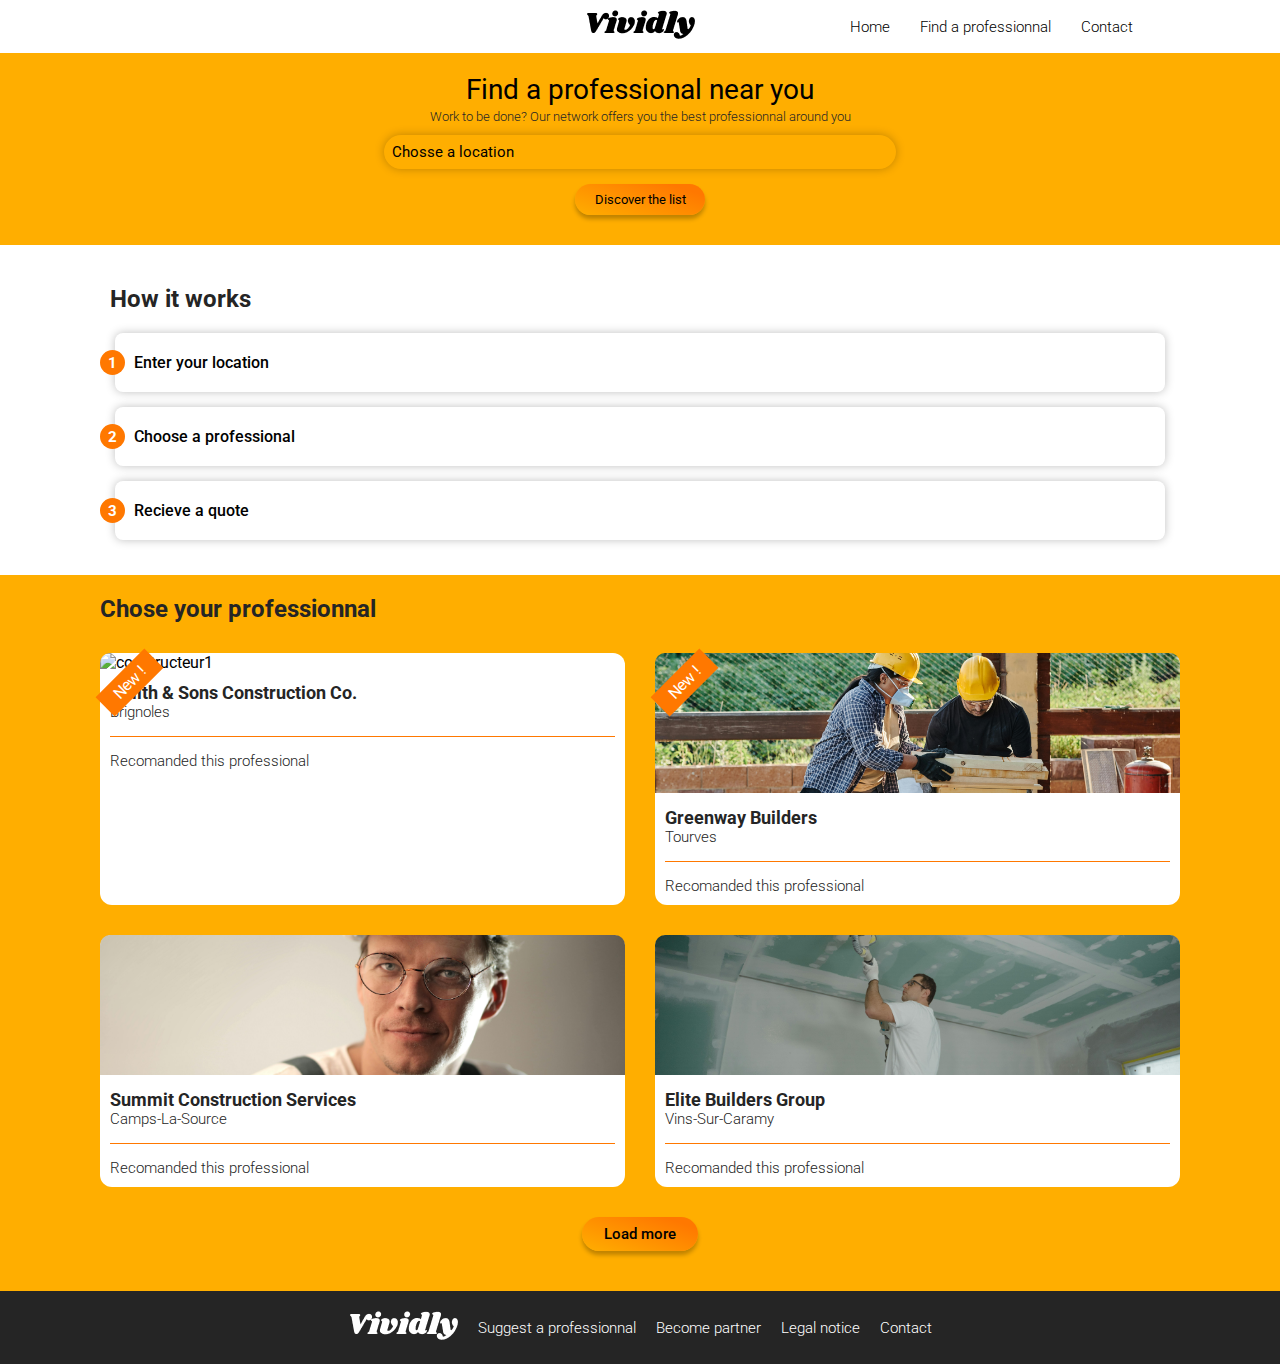
==== index.html @ 5f2b495a "Fin du html css avant la correction" ====
<!DOCTYPE html>
<html lang="en">
<head>
    <meta charset="UTF-8">
    <meta name="viewport" content="width=device-width, initial-scale=1.0">
    <script src="https://kit.fontawesome.com/7330c9e80c.js" crossorigin="anonymous"></script>
    <link rel="stylesheet" href="css/style.css">
    <title>Vividly-Project</title>
</head>
<body>
    <header>
        <a href="#"><img src="img/Logo.png" alt="Logo"></a>
        <nav>
            <ul id="submenu">
                <a href="#"><li>Home</li></a>
                <a href="#"><li>Find a professionnal</li></a>
                <a href="#"><li>Contact</li></a>
            </ul>
        </nav>
        <div class="burger_menu">
            <i class="fa-solid fa-bars"></i>
        </div>
    </header>

    <main>
        <section id="section1">
            <h1>Find a professional near you</h1>
            <p>Work to be done? Our network offers you the best </p>
            <p>professionnal around you</p>
            <form action="#">
                <input type="text" placeholder="Chosse a location">
                <button>Discover the list</button>
            </form>
        </section>

        <section id="section2">
            <h2>How it works</h2>
            <article>
                <p>Enter your location</p>
            </article>
            <article>
                <p>Choose a professional</p>
            </article>
            <article>
                <p>Recieve a quote</p>
            </article>
        </section>

        <section id="section3">
            <h2>Chose your professionnal</h2>
            <div>
                <article>
                    <img src="img/constructeur1.jpg" alt="constructeur1">
                    <a href="constructeur1.html"><h3>Smith & Sons Construction Co.</h3></a>
                    <a href="constructeur1.html"><p>Brignoles</p></a>
                    <p>Recomanded this professional</p>
                    <input type="checkbox" id="toggle1" class="toggle-input">
                    <label for="toggle1">
                        <i class="fa-regular fa-thumbs-up"></i>
                    </label>

                </article>
                <article>
                    <img src="img/constructeur2.jpg" alt="constructeur2">
                    <a href="constructeur2.html"><h3>Greenway Builders</h3></a>
                    <a href="constructeur2.html"><p>Tourves</p></a>
                    <p>Recomanded this professional</p>
                    <input type="checkbox" id="toggle2" class="toggle-input">
                    <label for="toggle2">
                        <i class="fa-regular fa-thumbs-up"></i>
                    </label>
                </article>
                <article>
                    <img src="img/constructeur3.jpg" alt="constructeur3">
                    <a href="constructeur3.html"><h3>Summit Construction Services</h3></a>
                    <a href="constructeur3.html"><p>Camps-La-Source</p></a>
                    <p>Recomanded this professional</p>
                    <input type="checkbox" id="toggle3" class="toggle-input">
                    <label for="toggle3">
                        <i class="fa-regular fa-thumbs-up"></i>
                    </label>
                </article>
                <article>
                    <img src="img/constructeur4.jpg" alt="constructeur4">
                    <a href="constructeur4.html"><h3>Elite Builders Group</h3></a>
                    <a href="constructeur4.html"><p>Vins-Sur-Caramy</p></a>
                    <p>Recomanded this professional</p>
                    <input type="checkbox" id="toggle4" class="toggle-input">
                    <label for="toggle4">
                        <i class="fa-regular fa-thumbs-up"></i>
                    </label>
                </article>
                <a href="#">Load more</a>
            </div>
        </section>
    </main>

    <footer>
        <div>
            <a href="#"><img src="img/Logo.png" alt="Logo"></a>
            <ul>
                <a href="#"><li>Suggest a professionnal</li></a>
                <a href="#"><li>Become partner</li></a>
                <a href="#"><li>Legal notice</li></a>
                <a href="#"><li>Contact</li></a>
            </ul>
        </div>
    </footer>
</body>
</html>
---- css/style.css ----
/* Fonts */
@import url('https://fonts.googleapis.com/css2?family=Open+Sans:ital,wght@0,300..800;1,300..800&family=Roboto:ital,wght@0,100;0,300;0,400;0,500;0,700;0,900;1,100;1,300;1,400;1,500;1,700;1,900&display=swap');
@import url('https://fonts.googleapis.com/css2?family=Open+Sans:ital,wght@0,300..800;1,300..800&family=Roboto:ital,wght@0,100;0,300;0,400;0,500;0,700;0,900;1,100;1,300;1,400;1,500;1,700;1,900&family=Shrikhand&display=swap');

/* Général */


*{
    margin: 0;
    scroll-behavior: smooth;   
    font-family: var(--fontro);
}

:root {
    --halfblack:#252525; 
    --orange: #ff7800; 
    --yellow: #ffae00; 
     --black:#000; 
    --white:#fff;
    --fontro: "Roboto";
    --fontsh: "Shrikhand";
    --bgcButton:linear-gradient(198.58deg, #FF7800 15.56%, #FFAE00 100%);
}

h1 {
    color: var(--black);
    font-weight: 400;
    font-size: 23px;
}

h2 {
    font-size: 24px;
    font-weight: 700;
    color:var(--halfblack)
}


h3 {
    font-size: 18px;
    font-weight: 700;
    color: var(--halfblack);
}

p {
    font-size: 15px;
    font-weight: 300;
    color: var(--halfblack);
}

ul {
    list-style: none;
    padding: 0;
}

a {
    color: var(--white);
    font-size: 15px;
    font-weight: 300;
    text-decoration: none;
}

a:hover {
    color: var(--orange);
}


/* Header */

header {
    display: grid;
    align-items: center;
    grid-template-columns: 1fr 0fr;
    justify-items: center;
    padding: 10px;
}

nav {
    display: none;
}

/* Footer */

footer div{
    background-color: var(--halfblack);
    padding: 10px;
}

footer img {
    filter: invert(1);
    margin-right: 20px;
}

footer li {
    margin-bottom: 10px;
}

/* Section1 */

#section1 {
    background-color: var(--yellow);
    text-align: center;
    padding: 20px 10px;
}

#section1 > h2 {
    font-size: 22px;
    margin-bottom: 10px;
}

#section1 > p:nth-child(2),
#section1 > p:nth-child(3){ 
    font-size: 13px;
    margin-bottom: 5px;
}

form {
    padding: 10px 0px;
    display: grid;
    place-items: center;
}

input {
    width: 80%;
    padding: 8px;
    margin-bottom: 15px;
    border-radius: 18px;
    font-size: 15px;
    box-shadow: 0 0 10px rgba(0, 0, 0, 0.25);
    border: none;
    background: var(--yellow);
}

input::placeholder{
    color: var(--black);
}

button {
    width: 130px;
    padding: 8px;
    background: var(--bgcButton);
    border: none;
    border-radius: 18px;
    box-shadow: rgba(0, 0, 0, 0.25) 0px 4px 4px 0;
    cursor: pointer;
}


button:hover {
    transform: scale(1.25);
}


/* Section2 */

#section2 h2 {
    margin: 20px 0px 20px 10px;
}

#section2 p {
    color: var(--black);
    font-size: 16px;
    font-weight: 500;
}

#section2 {
    counter-reset: article-counter; 
}

#section2 article {
    counter-increment: article-counter;
    display: flex;
    align-items: center;
    padding: 20px 14px;
    margin: 15px;
    border-radius: 8px;
    font-size: 15px;
    box-shadow: 0 0 10px rgba(0, 0, 0, 0.25);
    border: none;
    background: var(--white);
}

#section2 article::before {
    content: counter(article-counter);  
    width: 15px; 
    height: 15px; 
    display: flex;
    align-items: center;
    justify-content: center;
    font-weight: bold; 
    color: var(--white);
    background-color: var(--orange);
    border-radius: 50%; 
    padding: 5px;
    position: absolute;
    left: 0px;
}

#section2 > article > p{
    margin-left: 5px;
}


/* Section3 */

#section3 {
    background: var(--yellow);
    display: grid;
    grid-template-columns: 1fr;
    gap: 30px;
    padding: 10px;
}

#section3 div {
    display: grid;
    grid-template-columns: 1fr;
    gap: 30px;
}

#section3 article {
    background: var(--white);
    border-radius: 12px;
    position: relative;
}

#section3 img {
    width: 100%;
    height: 140px;
    border-radius: 10px 10px 0px 0px;
    margin-bottom: 10px;
    object-fit: cover;
}

#section3 > div > article > p {
    padding-bottom: 10px;
    margin: 15px 10px 0px 10px;
    border-top: 1px solid var(--orange);
    padding-top: 15px;
}

#section3 h3,
#section3 > div > article > a > p {
    padding-left: 10px;
}

#toggle{
    display: none;
}
.fa-regular{
    cursor: pointer;
    position: absolute;
    bottom: 10px;
    right: 10px;
}

#toggle:checked + label .fa-regular{
    color: var(--black);
    font-weight: 700;
}
#toggle1{
    display: none;
}
#toggle1:checked + label .fa-regular{
    color: var(--black);
    font-weight: 700;
}
#toggle2{
    display: none;
}
#toggle2:checked + label .fa-regular{
    color: var(--black);
    font-weight: 700;
}
#toggle3{
    display: none;
}
#toggle3:checked + label .fa-regular{
    color: var(--black);
    font-weight: 700;
}
#toggle4{
    display: none;
}
#toggle4:checked + label .fa-regular{
    color: var(--black);
    font-weight: 700;
}


#section3 > div > a {
    padding: 8px;
    background: var(--bgcButton);
    border: none;
    border-radius: 18px;
    box-shadow: rgba(0, 0, 0, 0.25) 0px 4px 4px 0;
    width: 100px;
    place-self: center;
    color: var(--black);
    margin-bottom: 20px;
    text-align: center;
    font-weight: 500;
}

#section3 > div > a:hover {
    transform: scale(1.25);
}

#section3 > div > article:nth-child(1)::before,
#section3 > div > article:nth-child(2)::before {
    content: "New !";
    position: absolute;
    font-size: 16px;
    color: var(--white);
    background: var(--orange);
    padding: 4px 15px;
    transform: rotate(-45deg);
    top: 16px;
    left: -5px;
}


@media (min-width: 768px) {

    input{
        width: 496px;
    }

    #section1 > h1 {
        font-size: 28px;
    }

    #section1 > p:nth-child(2), 
    #section1 > p:nth-child(3){
        display: inline;
    }

    #section3 div {
        grid-template-columns: 2fr 2fr ;
    }

    #section3 div > a {
        grid-column: span 2; 
        text-align: center;
    }

}


@media (min-width: 1024px) {

    header {
        display: grid;
        grid-template-columns: 1fr 1fr 1fr;
    }
    
    header > div {
        display: none;
    }

    nav {
        display: block;
        justify-self: start;
    }

    header > a {
        grid-column: 2;
    }

    #submenu {
        display: flex;
        gap: 30px;
    }
    
    #submenu > a > li {
        color: var(--black);
    }

    input{
        width: 496px;
    }

    #section1 > p:nth-child(2), 
    #section1 > p:nth-child(3){
        display: inline;
    }

    #section1 > h1 {
        font-size: 28px;
    }

    #section2 {
        padding: 20px 100px;
    }

    #section2 article::before {
        left: 100px;
    }

    #section3 {
        padding: 20px 100px;
    }

    #section3 div {
        grid-template-columns: 2fr 2fr ;
    }

    #section3 div > a {
        grid-column: span 2; 
        text-align: center;
    }

    footer div {
        display: flex;
        justify-content: center;
        padding: 20px;
    }

    footer h2 {
        margin: 0px 40px;
    }
    
    footer ul {
        display: flex;
        align-items: center;
        gap: 20px
    }

    footer li {
        margin: 0px;
    }
}
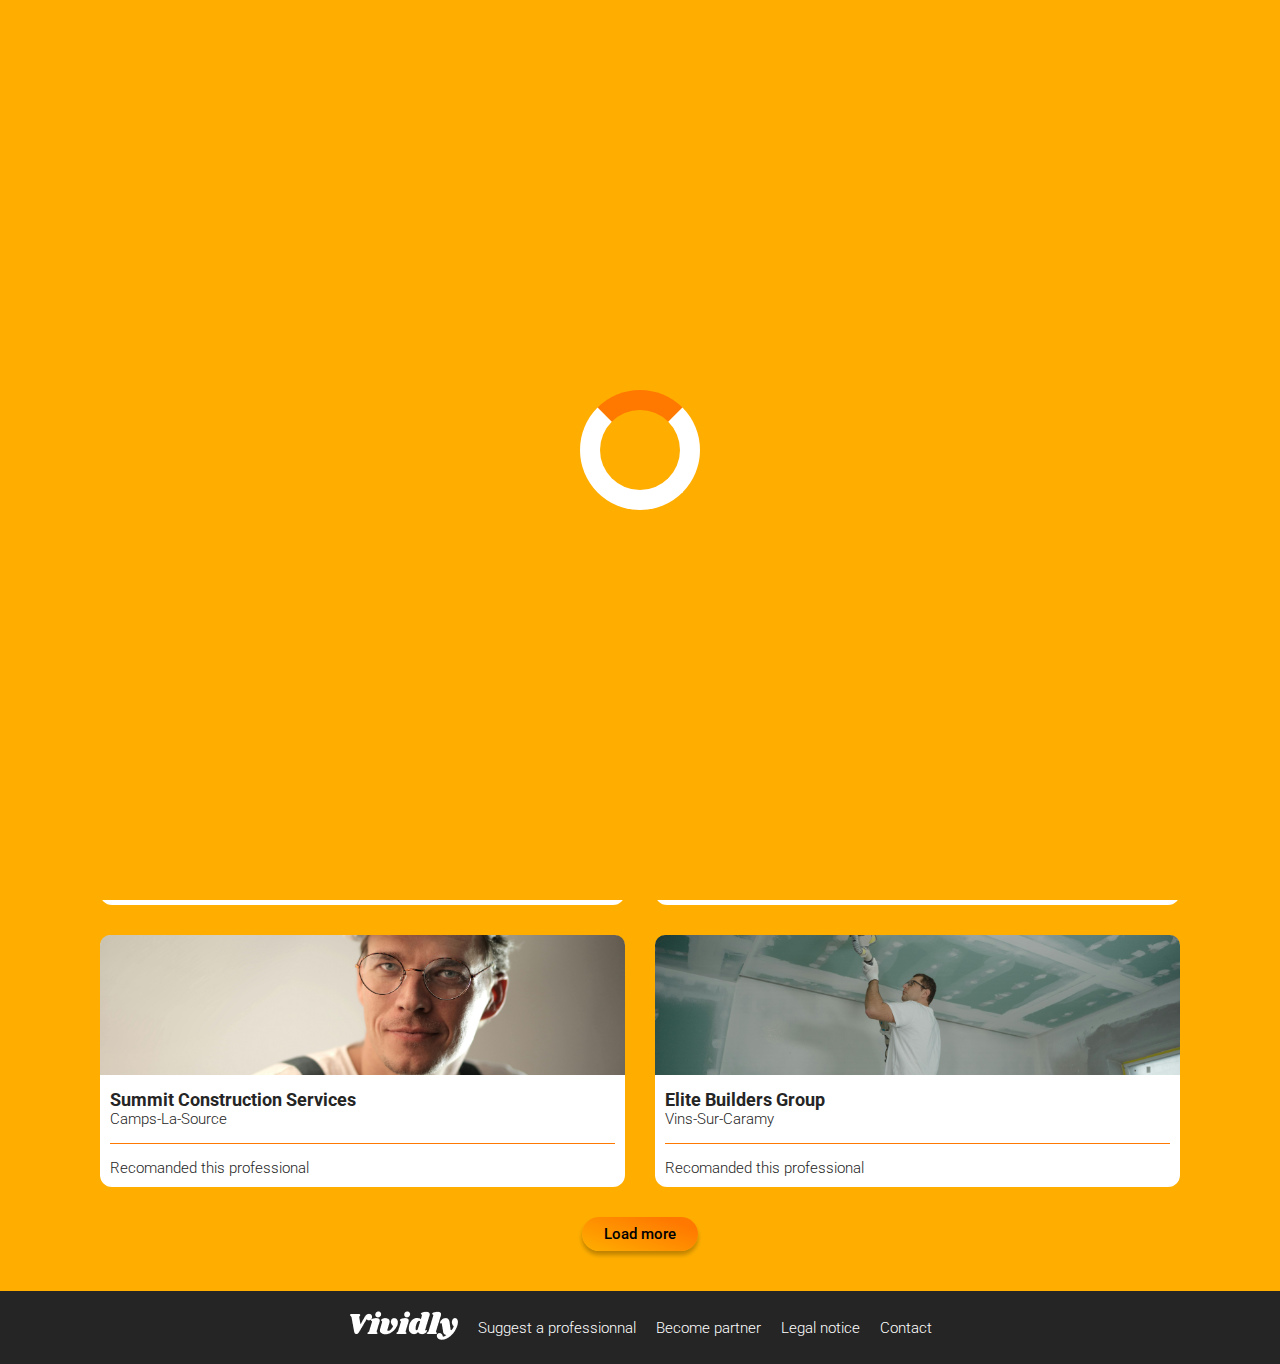
==== commit 0ee94dec: "Add loading" ====
--- a/index.html
+++ b/index.html
@@ -8,6 +8,9 @@
     <title>Vividly-Project</title>
 </head>
 <body>
+    <div id="loading-spinner">
+        <div class="spinner"></div>
+    </div>
     <header>
         <a href="#"><img src="img/Logo.png" alt="Logo"></a>
         <nav>
--- a/css/style.css
+++ b/css/style.css
@@ -20,6 +20,42 @@
     --fontro: "Roboto";
     --fontsh: "Shrikhand";
     --bgcButton:linear-gradient(198.58deg, #FF7800 15.56%, #FFAE00 100%);
+}
+
+
+#loading-spinner {
+    display: flex;
+    justify-content: center;
+    align-items: center;
+    position: fixed;
+    top: 0;
+    left: 0;
+    width: 100%;
+    height: 100%;
+    background-color: var(--yellow);
+    z-index: 9999; 
+    animation: fadeOut 2s 2s forwards; 
+}
+
+.spinner {
+    border: 20px solid var(--white); 
+    border-top: 20px solid var(--orange); 
+    border-radius: 50%;
+    width: 80px;
+    height: 80px;
+    animation: spin 2s linear infinite;
+}
+
+@keyframes spin {
+    0% { transform: rotate(0deg); }
+    100% { transform: rotate(360deg); }
+}
+
+@keyframes fadeOut {
+    to {
+        opacity: 0;
+        visibility: hidden;
+    }
 }
 
 h1 {
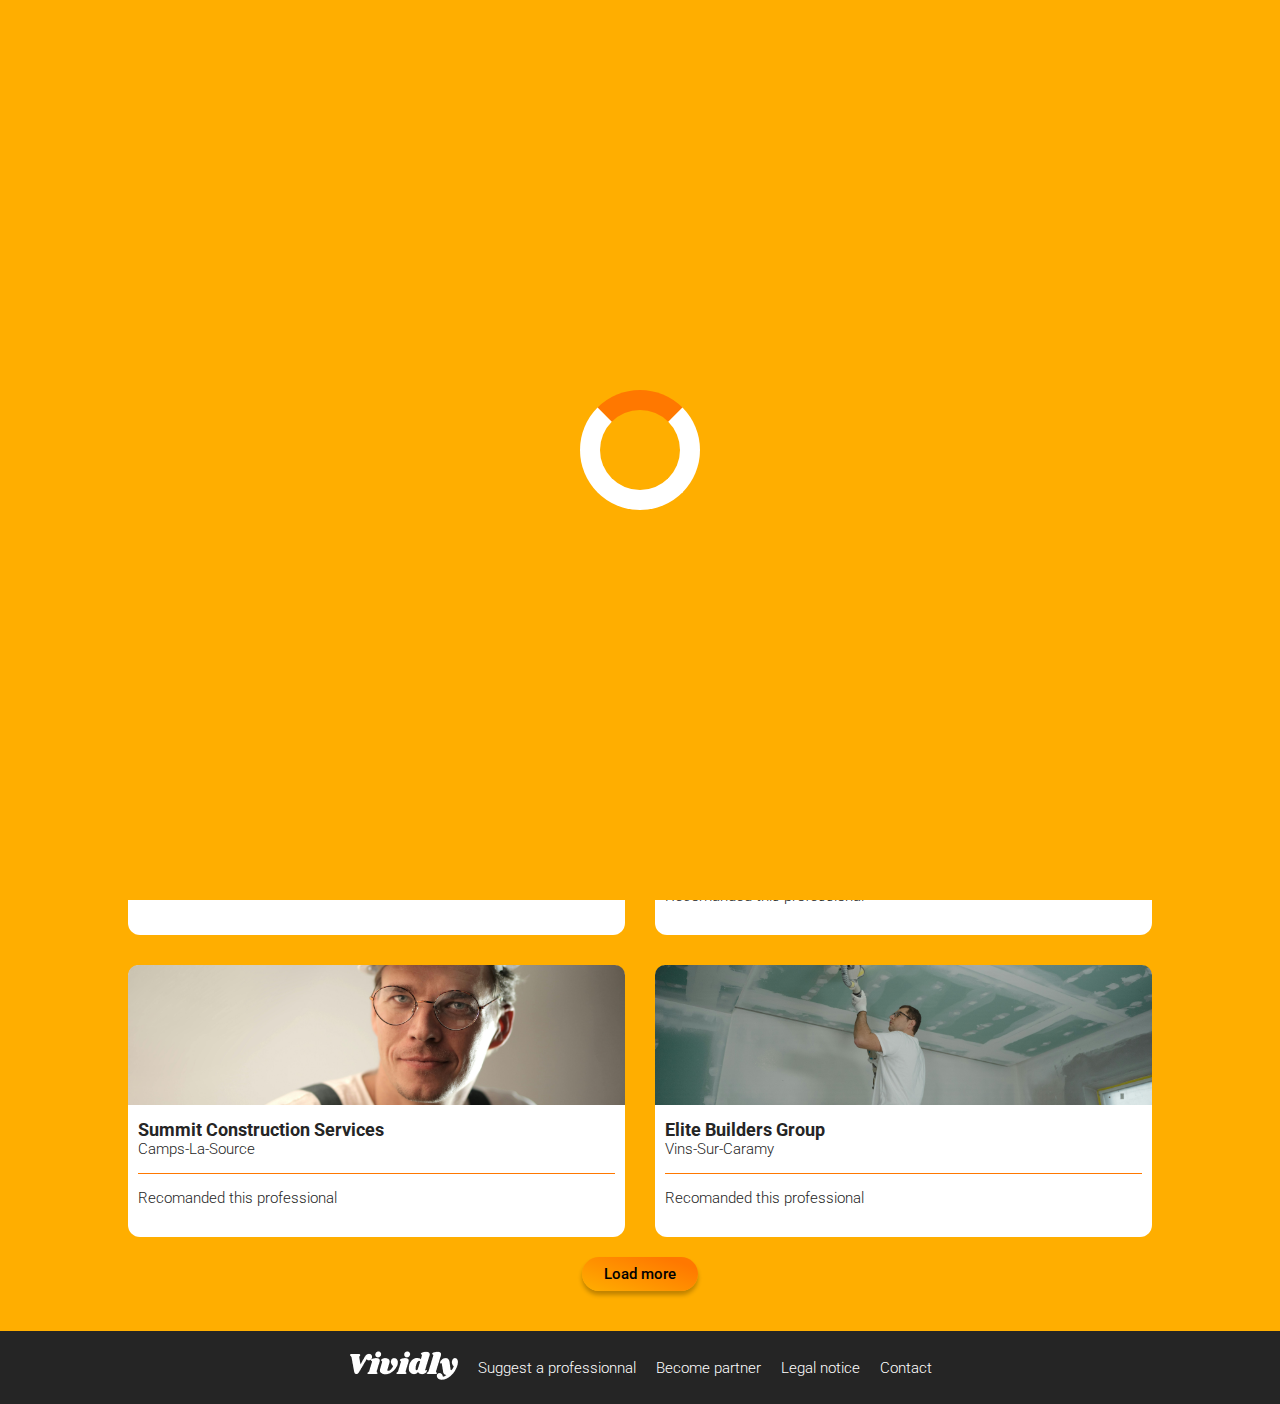
==== commit a11efeba: "Fix section3" ====
--- a/index.html
+++ b/index.html
@@ -50,49 +50,51 @@
         </section>
 
         <section id="section3">
-            <h2>Chose your professionnal</h2>
-            <div>
-                <article>
-                    <img src="img/constructeur1.jpg" alt="constructeur1">
-                    <a href="constructeur1.html"><h3>Smith & Sons Construction Co.</h3></a>
-                    <a href="constructeur1.html"><p>Brignoles</p></a>
-                    <p>Recomanded this professional</p>
-                    <input type="checkbox" id="toggle1" class="toggle-input">
-                    <label for="toggle1">
-                        <i class="fa-regular fa-thumbs-up"></i>
-                    </label>
-
-                </article>
-                <article>
-                    <img src="img/constructeur2.jpg" alt="constructeur2">
-                    <a href="constructeur2.html"><h3>Greenway Builders</h3></a>
-                    <a href="constructeur2.html"><p>Tourves</p></a>
-                    <p>Recomanded this professional</p>
-                    <input type="checkbox" id="toggle2" class="toggle-input">
-                    <label for="toggle2">
-                        <i class="fa-regular fa-thumbs-up"></i>
-                    </label>
-                </article>
-                <article>
-                    <img src="img/constructeur3.jpg" alt="constructeur3">
-                    <a href="constructeur3.html"><h3>Summit Construction Services</h3></a>
-                    <a href="constructeur3.html"><p>Camps-La-Source</p></a>
-                    <p>Recomanded this professional</p>
-                    <input type="checkbox" id="toggle3" class="toggle-input">
-                    <label for="toggle3">
-                        <i class="fa-regular fa-thumbs-up"></i>
-                    </label>
-                </article>
-                <article>
-                    <img src="img/constructeur4.jpg" alt="constructeur4">
-                    <a href="constructeur4.html"><h3>Elite Builders Group</h3></a>
-                    <a href="constructeur4.html"><p>Vins-Sur-Caramy</p></a>
-                    <p>Recomanded this professional</p>
-                    <input type="checkbox" id="toggle4" class="toggle-input">
-                    <label for="toggle4">
-                        <i class="fa-regular fa-thumbs-up"></i>
-                    </label>
-                </article>
+            <div class="width-max">
+                <h2>Chose your professionnal</h2>
+                <div>
+                    <article>
+                        <img src="img/constructeur1.jpg" alt="constructeur1">
+                        <a href="constructeur1.html"><h3>Smith & Sons Construction Co.</h3></a>
+                        <a href="constructeur1.html"><p>Brignoles</p></a>
+                        <p>Recomanded this professional</p>
+                        <input type="checkbox" id="toggle1" class="toggle-input">
+                        <label for="toggle1">
+                            <i class="fa-regular fa-thumbs-up"></i>
+                        </label>
+    
+                    </article>
+                    <article>
+                        <img src="img/constructeur2.jpg" alt="constructeur2">
+                        <a href="constructeur2.html"><h3>Greenway Builders</h3></a>
+                        <a href="constructeur2.html"><p>Tourves</p></a>
+                        <p>Recomanded this professional</p>
+                        <input type="checkbox" id="toggle2" class="toggle-input">
+                        <label for="toggle2">
+                            <i class="fa-regular fa-thumbs-up"></i>
+                        </label>
+                    </article>
+                    <article>
+                        <img src="img/constructeur3.jpg" alt="constructeur3">
+                        <a href="constructeur3.html"><h3>Summit Construction Services</h3></a>
+                        <a href="constructeur3.html"><p>Camps-La-Source</p></a>
+                        <p>Recomanded this professional</p>
+                        <input type="checkbox" id="toggle3" class="toggle-input">
+                        <label for="toggle3">
+                            <i class="fa-regular fa-thumbs-up"></i>
+                        </label>
+                    </article>
+                    <article>
+                        <img src="img/constructeur4.jpg" alt="constructeur4">
+                        <a href="constructeur4.html"><h3>Elite Builders Group</h3></a>
+                        <a href="constructeur4.html"><p>Vins-Sur-Caramy</p></a>
+                        <p>Recomanded this professional</p>
+                        <input type="checkbox" id="toggle4" class="toggle-input">
+                        <label for="toggle4">
+                            <i class="fa-regular fa-thumbs-up"></i>
+                        </label>
+                    </article>
+                </div>
                 <a href="#">Load more</a>
             </div>
         </section>
--- a/css/style.css
+++ b/css/style.css
@@ -114,6 +114,10 @@
     display: none;
 }
 
+#submenu > a > li:hover {
+    color: var(--orange);
+}
+
 /* Footer */
 
 footer div{
@@ -178,6 +182,7 @@
     border-radius: 18px;
     box-shadow: rgba(0, 0, 0, 0.25) 0px 4px 4px 0;
     cursor: pointer;
+    transition: all 0.2s;
 }
 
 
@@ -240,16 +245,16 @@
 
 #section3 {
     background: var(--yellow);
-    display: grid;
-    grid-template-columns: 1fr;
     gap: 30px;
     padding: 10px;
 }
 
 #section3 div {
-    display: grid;
-    grid-template-columns: 1fr;
     gap: 30px;
+}
+
+#section3 > div > h2 {
+    margin: 20px 0px;
 }
 
 #section3 article {
@@ -266,15 +271,15 @@
     object-fit: cover;
 }
 
-#section3 > div > article > p {
+#section3 > div > div > article > p {
     padding-bottom: 10px;
-    margin: 15px 10px 0px 10px;
+    margin: 15px 10px 20px 10px;
     border-top: 1px solid var(--orange);
     padding-top: 15px;
 }
 
 #section3 h3,
-#section3 > div > article > a > p {
+#section3 > div > div > article > a > p {
     padding-left: 10px;
 }
 
@@ -323,17 +328,19 @@
 
 
 #section3 > div > a {
+    text-align: center;
+    font-weight: 500;
+    transition: all 0.2s;
+    margin: 20px auto;
+    display: flex;
+    place-content: center;
+    color: var(--black);
     padding: 8px;
     background: var(--bgcButton);
     border: none;
     border-radius: 18px;
     box-shadow: rgba(0, 0, 0, 0.25) 0px 4px 4px 0;
     width: 100px;
-    place-self: center;
-    color: var(--black);
-    margin-bottom: 20px;
-    text-align: center;
-    font-weight: 500;
 }
 
 #section3 > div > a:hover {
@@ -369,8 +376,22 @@
         display: inline;
     }
 
-    #section3 div {
-        grid-template-columns: 2fr 2fr ;
+
+    #section3 > div > div {
+        display: grid;
+        grid-template-columns: 2fr 2fr;
+    }
+    
+
+    #section3 > h2 {
+        max-width: 1024px;
+        margin: auto;
+    }
+
+    #section3 > div {
+        grid-template-columns: auto ;
+        max-width: 1024px;
+        margin: auto;
     }
 
     #section3 div > a {
@@ -432,11 +453,24 @@
     }
 
     #section3 {
-        padding: 20px 100px;
-    }
-
-    #section3 div {
-        grid-template-columns: 2fr 2fr ;
+        padding: 20px 0px;
+    }
+
+    #section3 > div > div {
+        display: grid;
+        grid-template-columns: 2fr 2fr;
+    }
+    
+
+    #section3 > h2 {
+        max-width: 1024px;
+        margin: auto;
+    }
+
+    #section3 > div {
+        grid-template-columns: auto ;
+        max-width: 1024px;
+        margin: auto;
     }
 
     #section3 div > a {
